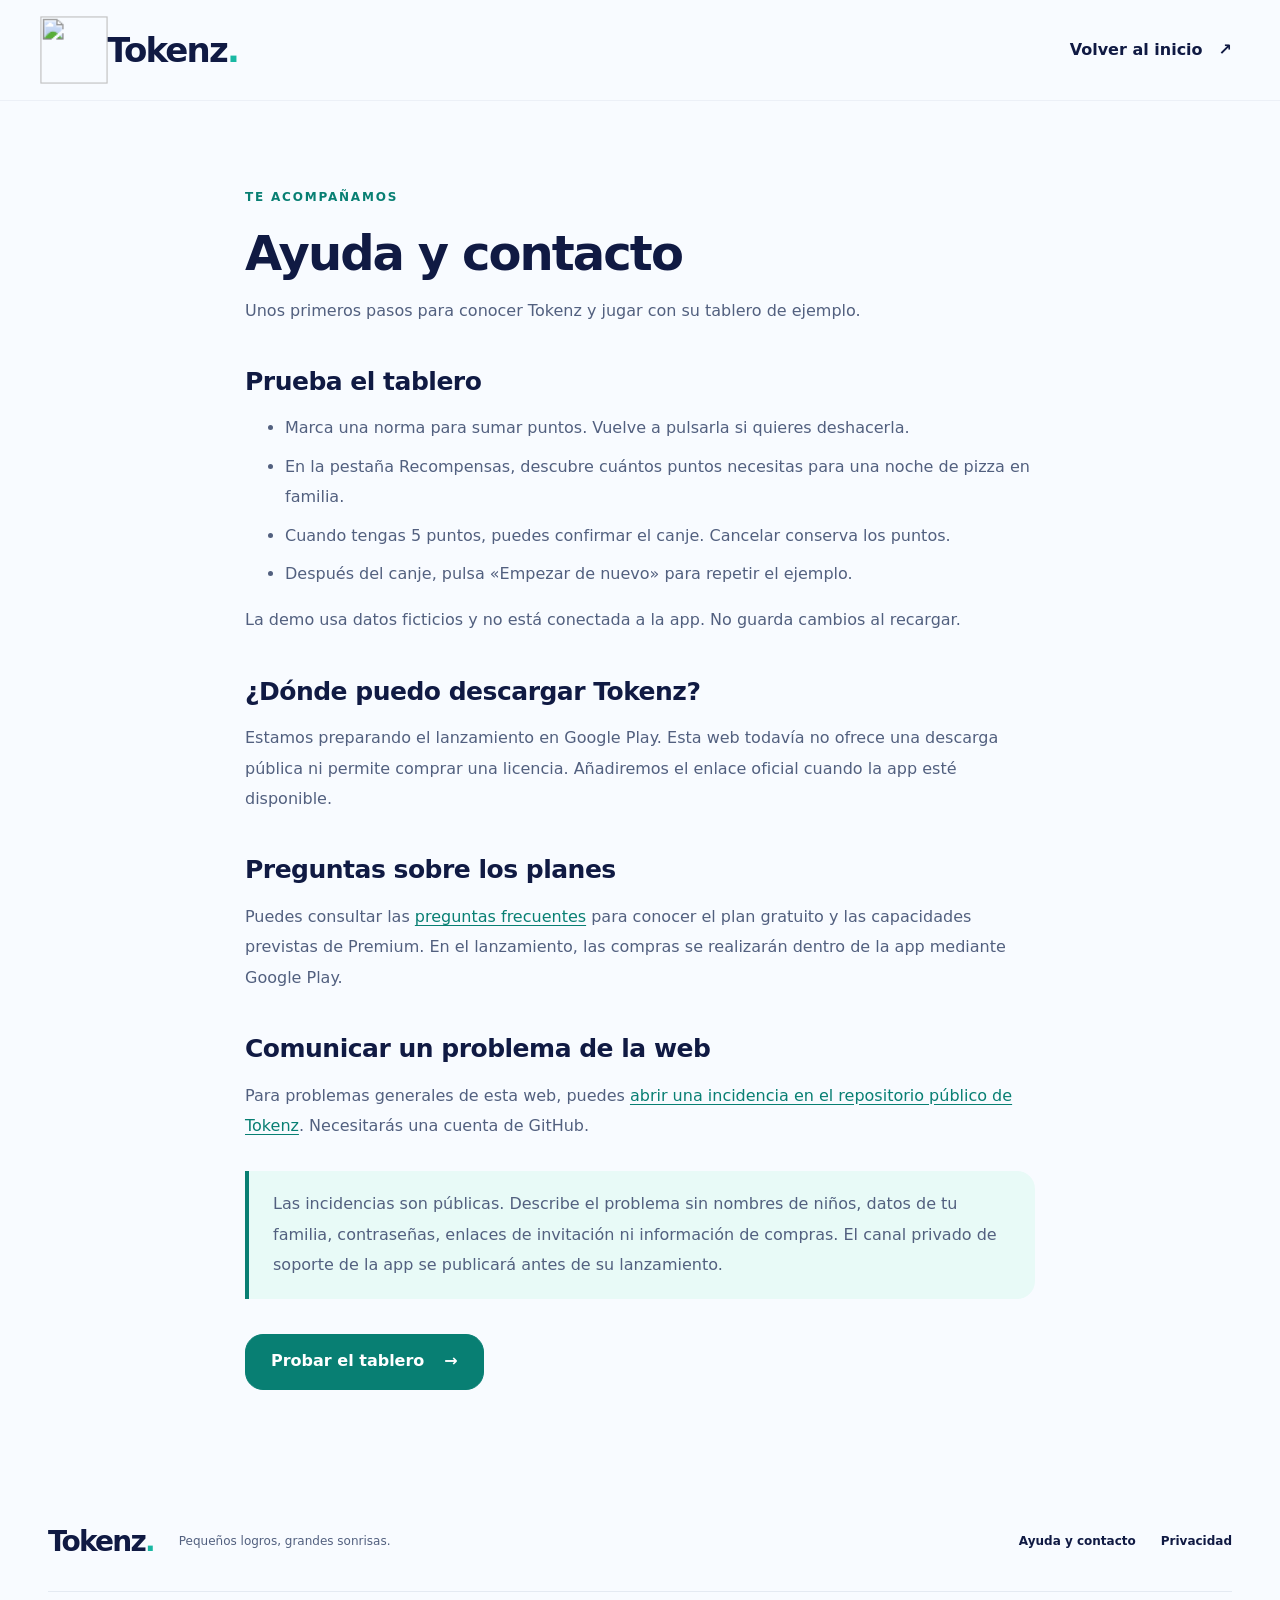
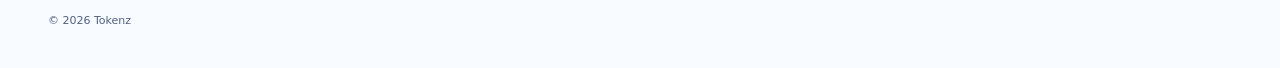
==== help/index.html @ 99689cdc "Add public help and website privacy information" ====
<!doctype html>
<html lang="es">
<head><meta charset="utf-8"><meta name="viewport" content="width=device-width, initial-scale=1"><meta name="description" content="Ayuda sobre Tokenz y su tablero de ejemplo. Información sobre el lanzamiento y contacto."><meta name="theme-color" content="#F8FBFF"><title>Ayuda y contacto · Tokenz</title><link rel="icon" href="../assets/star.png"><link rel="stylesheet" href="../styles.css"><link rel="canonical" href="https://carloscaceres86.github.io/help/"></head>
<body><a class="skip-link" href="#contenido">Saltar al contenido</a><header class="site-header"><div class="container header-inner"><a class="brand" href="../" aria-label="Tokenz, inicio"><img src="../assets/mascot.png" width="52" height="52" alt=""><span>Tokenz<span class="brand-dot">.</span></span></a><a class="text-action" href="../">Volver al inicio <span aria-hidden="true">↗</span></a></div></header>
<main id="contenido" class="container"><article class="document-main"><p class="eyebrow">TE ACOMPAÑAMOS</p><h1>Ayuda y contacto</h1><p class="document-lead">Unos primeros pasos para conocer Tokenz y jugar con su tablero de ejemplo.</p>
<h2>Prueba el tablero</h2><ul><li>Marca una norma para sumar puntos. Vuelve a pulsarla si quieres deshacerla.</li><li>En la pestaña Recompensas, descubre cuántos puntos necesitas para una noche de pizza en familia.</li><li>Cuando tengas 5 puntos, puedes confirmar el canje. Cancelar conserva los puntos.</li><li>Después del canje, pulsa «Empezar de nuevo» para repetir el ejemplo.</li></ul><p>La demo usa datos ficticios y no está conectada a la app. No guarda cambios al recargar.</p>
<h2>¿Dónde puedo descargar Tokenz?</h2><p>Estamos preparando el lanzamiento en Google Play. Esta web todavía no ofrece una descarga pública ni permite comprar una licencia. Añadiremos el enlace oficial cuando la app esté disponible.</p>
<h2>Preguntas sobre los planes</h2><p>Puedes consultar las <a href="../#preguntas">preguntas frecuentes</a> para conocer el plan gratuito y las capacidades previstas de Premium. En el lanzamiento, las compras se realizarán dentro de la app mediante Google Play.</p>
<h2>Comunicar un problema de la web</h2><p>Para problemas generales de esta web, puedes <a href="https://github.com/CarlosCaceres86/CarlosCaceres86.github.io/issues">abrir una incidencia en el repositorio público de Tokenz</a>. Necesitarás una cuenta de GitHub.</p><div class="document-notice"><p>Las incidencias son públicas. Describe el problema sin nombres de niños, datos de tu familia, contraseñas, enlaces de invitación ni información de compras. El canal privado de soporte de la app se publicará antes de su lanzamiento.</p></div>
<a class="action" href="../#demo">Probar el tablero <span aria-hidden="true">→</span></a></article></main><footer class="site-footer container"><a class="brand" href="../" aria-label="Tokenz, inicio"><span>Tokenz<span class="brand-dot">.</span></span></a><p>Pequeños logros, grandes sonrisas.</p><nav aria-label="Información"><a href="./" aria-current="page">Ayuda y contacto</a><a href="../privacy/">Privacidad</a></nav><small>© 2026 Tokenz</small></footer></body></html>
---- styles.css ----
@font-face {
  font-family:Nunito;
  src:url('assets/fonts/nunito-regular.ttf') format('truetype');
  font-weight:400;
  font-style:normal;
  font-display:swap
}

@font-face {
  font-family:Nunito;
  src:url('assets/fonts/nunito-bold.ttf') format('truetype');
  font-weight:700;
  font-style:normal;
  font-display:swap
}

@font-face {
  font-family:Nunito;
  src:url('assets/fonts/nunito-extrabold.ttf') format('truetype');
  font-weight:800;
  font-style:normal;
  font-display:swap
}

:root {
  --navy:#101a43;
  --secondary:#52607f;
  --teal:#19b8a3;
  --teal-dark:#087f73;
  --mint:#e8faf7;
  --lavender:#f1e9ff;
  --purple:#5425b7;
  --yellow:#ffc928;
  --background:#f8fbff;
  --border:#e4eaf2;
  --white:#fff;
  --peach:#fff2e9
}

* {
  box-sizing:border-box
}

html {
  scroll-behavior:smooth;
  scroll-padding-top:104px
}

body {
  margin:0;
  color:var(--navy);
  background:var(--background);
  font-family:Nunito,ui-rounded,system-ui,sans-serif;
  font-size:18px;
  line-height:1.65
}

button,a {
  -webkit-tap-highlight-color:transparent
}

button {
  font:inherit
}

button:disabled {
  cursor:default
}

a {
  color:inherit;
  text-decoration:none
}

a:hover {
  text-decoration:none
}

a:focus-visible,button:focus-visible,summary:focus-visible {
  outline:3px solid var(--purple);
  outline-offset:5px
}

img {
  display:block;
  max-width:100%;
  height:auto
}

h1,h2,h3,p {
  margin:0
}

h1,h2,h3 {
  font-weight:800;
  line-height:1.12;
  letter-spacing:-.04em
}

h1 {
  font-size:clamp(44px,5vw,72px)
}

h2 {
  font-size:clamp(34px,3.6vw,49px)
}

h3 {
  font-size:25px
}

p {
  color:var(--secondary)
}

[hidden] {
  display:none!important
}

.container {
  width:min(1184px,calc(100% - 64px));
  margin-inline:auto
}

.skip-link {
  position:fixed;
  z-index:20;
  top:8px;
  left:8px;
  padding:12px 20px;
  background:var(--white);
  transform:translateY(-180%);
  border:2px solid var(--purple);
  border-radius:12px
}

.skip-link:focus {
  transform:none
}

.eyebrow {
  font-size:12px;
  font-weight:800;
  letter-spacing:.16em;
  color:var(--teal-dark);
  line-height:1.5
}

.site-header {
  position:sticky;
  top:0;
  z-index:10;
  background:rgba(248,251,255,.96);
  border-bottom:1px solid rgba(228,234,242,.6)
}

.header-inner {
  min-height:100px;
  display:flex;
  align-items:center;
  justify-content:space-between;
  gap:24px
}

.brand {
  display:inline-flex;
  gap:7px;
  align-items:center;
  font-size:34px;
  font-weight:800;
  letter-spacing:-1.8px;
  line-height:1
}

.brand img {
  width:52px;
  height:52px;
  object-fit:contain;
  transform:scale(1.3)
}

.brand-dot {
  color:var(--teal)
}

.header-inner nav {
  display:flex;
  gap:36px;
  align-items:center;
  font-size:15px;
  font-weight:700
}

.header-inner nav a {
  display:inline-flex;
  align-items:center;
  min-height:48px;
  padding-block:13px
}

.header-inner nav a:hover,.site-footer a:hover {
  color:var(--teal-dark)
}

.action {
  display:inline-flex;
  align-items:center;
  justify-content:center;
  gap:20px;
  min-height:56px;
  padding:14px 25px;
  background:var(--teal-dark);
  color:var(--white);
  border:1px solid var(--teal-dark);
  border-radius:18px;
  font-weight:800;
  font-size:16px;
  line-height:1.4;
  cursor:pointer;
  transition:background .15s,transform .15s
}

.action:hover {
  background:#06695f;
  transform:translateY(-2px)
}

.action-small {
  min-height:48px;
  padding:12px 20px;
  font-size:14px;
  gap:24px
}

.text-action {
  display:inline-flex;
  gap:16px;
  align-items:center;
  min-height:48px;
  font-size:16px;
  font-weight:800;
  color:var(--navy)
}

.text-action:hover {
  color:var(--teal-dark)
}

.hero {
  display:grid;
  grid-template-columns:1.12fr 1fr;
  align-items:center;
  gap:24px;
  padding-top:76px;
  padding-bottom:80px;
  min-height:712px
}

.hero-copy {
  position:relative;
  z-index:1
}

.hero .eyebrow {
  display:flex;
  gap:10px;
  align-items:center;
  margin-bottom:25px
}

.little-star {
  color:#b88705;
  font-size:23px;
  line-height:1
}

.hero h1 {
  line-height:1.13;
  letter-spacing:-.055em
}

.underline-word {
  position:relative;
  color:var(--teal-dark);
  z-index:0;
  white-space:nowrap
}

.underline-word::after {
  content:'';
  position:absolute;
  bottom:5px;
  left:0;
  width:100%;
  height:15px;
  border-radius:45% 50%;
  background:#ffeaa4;
  z-index:-1;
  transform:rotate(-2deg)
}

.hero-description {
  font-size:18px;
  max-width:500px;
  margin-top:27px;
  line-height:1.75
}

.hero-actions {
  display:flex;
  align-items:center;
  gap:28px;
  flex-wrap:wrap;
  margin-top:30px
}

.availability {
  display:flex;
  align-items:center;
  gap:8px;
  font-size:12px;
  margin-top:21px;
  color:var(--secondary)
}

.availability>span {
  width:6px;
  height:6px;
  background:var(--teal-dark);
  border-radius:50%;
  flex:none
}

.hero-art {
  position:relative;
  min-height:566px;
  display:grid;
  place-items:center
}

.hero-backdrop {
  position:absolute;
  inset:0;
  overflow:clip;
}

.hero-blob {
  position:absolute;
  width:83%;
  height:80%;
  background:#eae8fd;
  border-radius:43% 53% 44% 49%;
  transform:rotate(-8deg);
  top:11%;
  left:9%
}

.phone-preview {
  width:310px;
  background:#fbfdff;
  border:8px solid var(--white);
  border-radius:39px;
  box-shadow:0 25px 50px #3033641a,0 0 0 1px #dce2f0;
  transform:rotate(6deg);
  position:relative;
  overflow:hidden;
  padding:15px 14px 0
}

.phone-top {
  display:flex;
  justify-content:space-between;
  font-weight:800;
  font-size:10px;
  margin:0 6px 20px
}

.preview-heading {
  display:flex;
  align-items:center;
  gap:10px
}

.preview-heading img {
  border-radius:50%
}

.preview-heading div {
  display:grid;
  gap:1px
}

.preview-heading small {
  font-size:10px;
  color:var(--secondary)
}

.preview-heading strong {
  font-size:19px;
  font-weight:800;
  line-height:1.25
}

.preview-menu {
  margin-left:auto;
  color:var(--teal-dark);
  font-size:17px
}

.preview-balance {
  background:var(--lavender);
  border-radius:21px;
  padding:15px 20px;
  display:flex;
  align-items:center;
  justify-content:space-between;
  margin-top:18px
}

.preview-balance>div {
  display:grid
}

.preview-balance span {
  font-size:11px;
  color:var(--purple)
}

.preview-balance strong {
  font-size:38px;
  line-height:1.2;
  color:var(--purple);
  letter-spacing:-2px
}

.preview-balance strong small {
  font-size:15px;
  letter-spacing:0
}

.preview-balance img {
  width:76px;
  transform:scale(1.3)
}

.preview-week {
  border:1px solid var(--border);
  border-radius:18px;
  background:var(--white);
  padding:13px 14px;
  margin-top:14px;
  font-size:10px
}

.preview-week>small {
  color:var(--secondary)
}

.week-days {
  display:flex;
  justify-content:space-between;
  margin-top:10px
}

.week-days span {
  display:grid;
  text-align:center;
  gap:5px;
  font-weight:700
}

.week-days b {
  color:#af7b00;
  font-size:17px
}

.week-days span:nth-child(n+5) b {
  color:#98a0b6
}

.preview-tabs {
  display:flex;
  gap:5px;
  font-size:11px;
  font-weight:800;
  margin-top:15px
}

.preview-tabs>span {
  padding:8px 12px;
  border-radius:12px 12px 0 0;
  background:var(--lavender);
  color:var(--secondary);
  flex:1;
  text-align:center
}

.preview-tabs>span:first-child {
  background:var(--mint);
  color:var(--teal-dark)
}

.preview-task {
  display:flex;
  align-items:center;
  gap:5px;
  padding:9px 8px;
  background:var(--white);
  border:1px solid var(--border);
  border-radius:16px;
  margin-top:10px
}

.preview-task img {
  width:53px;
  height:53px;
  flex:none
}

.preview-task>div {
  display:grid;
  gap:2px
}

.preview-task strong {
  font-size:11px;
  line-height:1.5
}

.preview-task small {
  font-size:9px;
  color:var(--secondary)
}

.preview-check {
  background:var(--teal-dark);
  color:#fff;
  width:23px;
  height:23px;
  border-radius:8px;
  text-align:center;
  font-size:14px;
  margin-left:auto;
  line-height:23px
}

.preview-points {
  font-size:12px;
  font-weight:800;
  background:var(--mint);
  color:var(--teal-dark);
  border-radius:9px;
  padding:5px 7px;
  margin-left:auto
}

.preview-clouds {
  display:flex;
  justify-content:space-around;
  font-size:21px;
  background:linear-gradient(transparent,#efedfd);
  margin:4px -14px 0;
  padding:10px 10px 11px
}

.preview-clouds span:first-child {
  color:#8cded6
}

.preview-clouds span:nth-child(2) {
  color:#bd92e8
}

.preview-clouds span:last-child {
  color:#d29b1a
}

.floating-note {
  position:absolute;
  display:flex;
  gap:11px;
  align-items:center;
  background:#fff;
  border-radius:19px;
  padding:14px 19px;
  box-shadow:0 10px 35px #31354d12;
  left:-8px;
  bottom:74px;
  transform:rotate(-6deg);
  font-size:12px
}

.floating-note>div {
  display:grid;
  gap:2px
}

.floating-note strong {
  font-weight:800;
  font-size:14px
}

.floating-note div>span {
  color:var(--secondary);
  font-size:10px
}

.note-icon {
  background:var(--mint);
  color:var(--teal-dark);
  font-weight:800;
  width:33px;
  height:33px;
  border-radius:50%;
  display:grid;
  place-items:center
}

.floating-star {
  position:absolute;
  right:-4px;
  top:17px;
  width:123px;
  transform:rotate(12deg)
}

.art-spark {
  position:absolute;
  z-index:1
}

.spark-one {
  left:9%;
  top:34px;
  color:#cb93b3;
  font-size:37px;
  transform:rotate(-15deg)
}

.spark-two {
  right:2%;
  bottom:83px;
  font-size:46px;
  color:#8461c9
}

.art-caption {
  position:absolute;
  bottom:-25px;
  font-size:11px;
  letter-spacing:.02em;
  color:var(--secondary)
}

.promise-strip {
  background:var(--white);
  border-block:1px solid var(--border)
}

.promise-strip>.container {
  display:flex;
  justify-content:center;
  gap:90px;
  padding-block:24px;
  font-size:14px;
  font-weight:700;
  color:var(--secondary)
}

.promise-strip span {
  display:flex;
  gap:10px;
  align-items:center
}

.promise-strip span>span {
  color:var(--teal-dark);
  font-size:21px
}

.section {
  padding-block:104px
}

.section-intro {
  text-align:center;
  max-width:680px;
  margin:0 auto
}

.section-intro .eyebrow {
  margin-bottom:18px
}

.section-intro>p:last-child:not(.eyebrow) {
  font-size:17px;
  margin:24px auto 0;
  max-width:570px
}

.steps-grid {
  display:grid;
  grid-template-columns:repeat(3,1fr);
  gap:24px;
  margin-top:51px
}

.step-card {
  position:relative;
  border-radius:30px;
  padding:30px 30px 35px
}

.step-mint {
  background:var(--mint)
}

.step-lavender {
  background:var(--lavender)
}

.step-peach {
  background:var(--peach)
}

.step-number {
  position:absolute;
  top:27px;
  left:29px;
  font-size:13px;
  font-weight:800;
  color:var(--secondary)
}

.step-card>img {
  margin:0 auto 13px;
  max-width:166px
}

.step-card h3 {
  font-size:23px;
  line-height:1.2;
  letter-spacing:-.025em
}

.step-card p {
  font-size:15px;
  line-height:1.8;
  margin-top:16px
}

.demo-section {
  background:#eaf8f5;
  padding-block:83px
}

.demo-layout {
  display:grid;
  grid-template-columns:1fr 1.05fr;
  gap:90px;
  align-items:center
}

.demo-copy h2 {
  font-size:54px;
  margin-top:20px
}

.demo-copy>p:not(.eyebrow) {
  max-width:390px;
  margin-top:24px;
  font-size:17px
}

.demo-copy .demo-instruction {
  color:var(--teal-dark);
  font-size:15px!important;
  font-weight:800;
  display:flex;
  gap:12px;
  align-items:center
}

.demo-instruction>span {
  font-size:31px;
  line-height:1
}

.demo-note {
  display:flex;
  gap:15px;
  margin-top:38px;
  max-width:370px
}

.demo-note>span {
  color:var(--teal-dark);
  font-size:21px
}

.demo-note p {
  font-size:12px;
  line-height:1.8
}

.demo-board {
  border:1px solid #d4e7e2;
  border-radius:30px;
  background:var(--white);
  padding:28px;
  box-shadow:0 15px 35px #16473c0b
}

.demo-heading {
  display:flex;
  align-items:center;
  justify-content:space-between;
  gap:12px
}

.demo-person {
  display:flex;
  align-items:center;
  gap:12px
}

.demo-person img {
  border-radius:50%
}

.demo-person small {
  font-size:11px;
  color:var(--secondary)
}

.demo-person h3 {
  font-size:24px;
  letter-spacing:-.03em
}

.points-badge {
  border:1px solid #d4c0f5;
  background:var(--lavender);
  color:var(--purple);
  border-radius:18px;
  padding:10px 19px;
  text-align:center;
  display:grid;
  min-width:98px
}

.points-badge small {
  font-size:10px
}

.points-badge strong {
  font-size:23px;
  line-height:1.3
}

.points-badge strong>span:last-child {
  font-size:12px
}

.demo-tabs {
  display:flex;
  gap:6px;
  margin-top:26px;
  border-bottom:1px solid var(--border)
}

.demo-tabs button {
  cursor:pointer;
  flex:1;
  background:#f4f6fa;
  border:1px solid transparent;
  border-bottom:0;
  border-radius:16px 16px 0 0;
  min-height:48px;
  color:var(--secondary);
  font-size:14px;
  font-weight:800;
  padding:12px
}

.demo-tabs button[aria-selected=true] {
  background:var(--mint);
  border-color:#80c9bd;
  color:var(--teal-dark)
}

[role=tabpanel] {
  margin-top:14px;
  min-height:270px
}

.norm-button {
  width:100%;
  display:flex;
  align-items:center;
  gap:7px;
  text-align:left;
  background:#fff;
  border:1px solid var(--border);
  border-radius:19px;
  padding:5px 9px;
  margin-top:10px;
  min-height:80px;
  cursor:pointer;
  transition:background .15s,border-color .15s
}

.norm-button:first-child {
  margin-top:0
}

.norm-button:hover {
  border-color:#84bfb5;
  background:#fcfefd
}

.norm-button[aria-pressed=true] {
  background:#f0fcf8;
  border-color:#8bcec3
}

.norm-button:disabled {
  opacity:.75
}

.norm-button img {
  width:66px;
  height:66px;
  flex:none
}

.norm-copy {
  display:grid;
  gap:4px
}

.norm-copy strong {
  font-size:14px;
  line-height:1.35;
  font-weight:800
}

.norm-copy small {
  font-size:11px;
  color:var(--secondary)
}

.norm-value {
  margin-left:auto;
  flex:none;
  background:var(--mint);
  border:1px solid #d2eee8;
  border-radius:12px;
  padding:6px 8px;
  font-size:12px;
  font-weight:800;
  color:var(--teal-dark)
}

.norm-button[aria-pressed=true] .norm-value {
  background:var(--teal-dark);
  color:#fff
}

.demo-bottom {
  padding-top:15px;
  text-align:center
}

.demo-bottom p {
  font-size:12px;
  min-height:20px
}

.reset-button {
  background:none;
  border:0;
  min-height:48px;
  padding:10px 5px;
  cursor:pointer;
  font-size:12px;
  font-weight:700;
  color:var(--teal-dark);
  text-decoration:underline;
  text-underline-offset:3px
}

.reset-button>span {
  display:inline-block;
  margin-left:5px;
  font-size:18px;
  vertical-align:middle
}

.reward-button {
  width:100%;
  min-height:230px;
  display:flex;
  flex-direction:column;
  align-items:center;
  gap:8px;
  border-radius:22px;
  background:#faf6ff;
  border:1px solid #e2d2f8;
  cursor:pointer;
  padding:18px
}

.reward-button>span {
  display:grid;
  gap:6px
}

.reward-button strong {
  font-size:16px;
  font-weight:800;
  color:var(--navy)
}

.reward-button small {
  color:var(--secondary);
  font-size:12px
}

.reward-button>b {
  font-size:12px;
  font-weight:800;
  color:var(--purple);
  padding:6px 13px;
  background:var(--lavender);
  border-radius:10px
}

.reward-button img {
  width:112px;
  height:112px
}

.noscript-note {
  font-size:12px
}

.family-section {
  display:grid;
  grid-template-columns:1fr 1.15fr;
  gap:98px;
  align-items:center;
  padding-bottom:115px
}

.family-art {
  background:#eaf5ff;
  border-radius:43% 47% 45% 50%;
  position:relative;
  max-width:420px;
  min-height:360px;
  display:grid;
  place-items:center
}

.family-art>img {
  width:350px;
  max-width:100%
}

.family-tag {
  position:absolute;
  bottom:16px;
  background:#fff;
  border:1px solid var(--border);
  box-shadow:0 8px 22px #101a4309;
  border-radius:14px;
  font-size:14px;
  font-weight:800;
  padding:11px 19px;
  transform:rotate(-5deg)
}

.family-section h2 {
  margin-top:18px
}

.family-section p:not(.eyebrow) {
  font-size:17px;
  margin-top:23px;
  max-width:490px
}

.family-section .small-copy {
  font-size:12px!important;
  line-height:1.8
}

.family-section .text-action {
  margin-top:12px
}

.faq-section {
  padding-bottom:100px
}

.faq-list {
  max-width:790px;
  margin:45px auto 0
}

.faq-list details {
  border-bottom:1px solid var(--border);
  padding-block:7px
}

.faq-list summary {
  list-style:none;
  cursor:pointer;
  font-size:18px;
  font-weight:800;
  display:flex;
  align-items:center;
  justify-content:space-between;
  gap:20px;
  min-height:68px;
  padding:10px 0
}

.faq-list summary::-webkit-details-marker {
  display:none
}

.faq-list summary>span {
  background:var(--mint);
  color:var(--teal-dark);
  border-radius:50%;
  width:30px;
  height:30px;
  line-height:30px;
  text-align:center;
  flex:none;
  font-size:23px;
  font-weight:400
}

.faq-list details[open] summary>span {
  transform:rotate(45deg)
}

.faq-list details>p {
  font-size:15px;
  line-height:1.85;
  padding:0 48px 22px 0
}

.faq-list details a {
  color:var(--teal-dark);
  text-decoration:underline
}

.closing-section {
  background:#eeeafa;
  padding:50px 0
}

.closing-inner {
  display:flex;
  align-items:center;
  justify-content:space-between;
  gap:50px;
  max-width:945px
}

.closing-inner h2 {
  margin-top:16px;
  font-size:44px
}

.closing-inner p:not(.eyebrow) {
  font-size:16px;
  margin-top:20px
}

.closing-inner .action {
  margin-top:25px
}

.closing-inner>img {
  width:265px
}

.site-footer {
  display:flex;
  flex-wrap:wrap;
  align-items:center;
  gap:25px;
  padding-block:38px
}

.site-footer .brand {
  font-size:28px
}

.site-footer>p {
  font-size:12px
}

.site-footer nav {
  margin-left:auto;
  display:flex;
  gap:25px;
  font-size:12px;
  font-weight:700
}

.site-footer nav a {
  display:inline-flex;
  align-items:center;
  min-height:48px;
}

.site-footer small {
  width:100%;
  font-size:11px;
  color:var(--secondary);
  border-top:1px solid var(--border);
  padding-top:20px
}

dialog {
  border:1px solid var(--border);
  border-radius:30px;
  padding:0;
  max-width:min(430px,calc(100% - 32px));
  width:100%;
  color:var(--navy);
  background:#fff;
  box-shadow:0 25px 90px #101a4333
}

dialog::backdrop {
  background:#101a438c
}

.dialog-content {
  padding:26px;
  text-align:center
}

.dialog-content>img {
  margin:0 auto
}

.dialog-content h2 {
  font-size:28px;
  line-height:1.2;
  margin-top:9px
}

.dialog-content p {
  font-size:15px;
  margin-top:18px
}

.dialog-actions {
  display:grid;
  gap:10px;
  margin-top:24px
}

.secondary-action {
  min-height:50px;
  border:1px solid #ccd9df;
  border-radius:18px;
  background:#fff;
  color:var(--teal-dark);
  font-weight:800;
  font-size:15px;
  cursor:pointer
}

.secondary-action:hover {
  background:var(--mint)
}

.document-main {
  max-width:790px;
  margin:0 auto;
  padding:70px 0 90px
}

.document-main h1 {
  font-size:48px;
  margin-top:18px
}

.document-lead {
  font-size:18px;
  margin-top:24px
}

.document-main h2 {
  font-size:25px;
  margin-top:40px;
  letter-spacing:-.02em;
  line-height:1.3
}

.document-main p,.document-main ul {
  font-size:16px;
  line-height:1.9;
  margin-top:15px;
  color:var(--secondary)
}

.document-main li {
  margin-top:8px
}

.document-main a:not(.action) {
  color:var(--teal-dark);
  text-decoration:underline;
  text-underline-offset:3px
}

.document-notice {
  border-left:4px solid var(--teal-dark);
  background:var(--mint);
  border-radius:0 18px 18px 0;
  padding:18px 24px;
  margin-top:30px
}

.document-notice p {
  margin-top:0
}

.document-main .action {
  margin-top:35px
}

.document-main .eyebrow {
  font-size:12px;
  letter-spacing:.15em;
  color:var(--teal-dark)
}

@media(min-width:1450px) {
  .hero {
    padding-top:88px;
    padding-bottom:90px
  }
  .hero-art {
    min-height:590px
  }
  .phone-preview {
    width:327px
  }
  .preview-task strong {
    font-size:12px
  }
}

@media(max-width:1050px) {
  .header-inner nav {
    gap:23px
  }
  .hero {
    gap:25px
  }
  .hero-description {
    font-size:17px
  }
  .desktop-break {
    display:none
  }
  .hero-actions {
    gap:17px
  }
  .hero-art {
    min-height:525px
  }
  .phone-preview {
    width:282px
  }
  .floating-note {
    left:-15px;
    bottom:48px;
    padding:12px 14px
  }
  .floating-star {
    right:-5px;
    width:95px
  }
  .preview-task img {
    width:43px;
    height:43px
  }
  .preview-task strong {
    font-size:10px
  }
  .preview-task small {
    font-size:8px
  }
  .spark-one {
    left:0
  }
  .demo-layout {
    gap:45px
  }
  .steps-grid {
    gap:17px
  }
  .step-card {
    padding:27px 23px
  }
  .step-card h3 {
    font-size:21px
  }
  .family-section {
    gap:50px
  }
}

@media(max-width:800px) {
  .container {
    width:calc(100% - 40px)
  }
  .header-inner {
    min-height:86px;
    gap:15px
  }
  .brand {
    font-size:29px
  }
  .brand img {
    width:43px;
    height:43px
  }
  .header-inner nav {
    gap:16px;
    font-size:13px
  }
  .header-inner .action-small {
    padding:10px 16px;
    gap:12px;
    font-size:13px
  }
  .hero {
    padding-top:58px;
    padding-bottom:58px;
    grid-template-columns:1.05fr 1fr;
    gap:14px
  }
  .hero h1 {
    font-size:44px
  }
  .hero .eyebrow {
    font-size:10px
  }
  .hero-description {
    font-size:15px
  }
  .hero-actions {
    flex-direction:column;
    align-items:flex-start;
    gap:9px
  }
  .hero-actions .action {
    font-size:14px;
    padding:14px 17px;
    gap:13px
  }
  .hero-art {
    min-height:495px
  }
  .phone-preview {
    width:252px;
    padding:14px 11px 0;
    border-width:6px
  }
  .preview-balance {
    padding:13px 14px
  }
  .preview-balance strong {
    font-size:32px
  }
  .preview-balance img {
    width:61px
  }
  .preview-task {
    padding:6px 4px
  }
  .preview-task strong {
    font-size:9px
  }
  .preview-task small {
    font-size:8px
  }
  .preview-task img {
    width:40px;
    height:40px
  }
  .preview-tabs {
    font-size:9px
  }
  .preview-tabs>span {
    padding:8px
  }
  .floating-note {
    font-size:10px;
    left:-9px;
    bottom:40px;
    gap:8px;
    padding:11px
  }
  .floating-note strong {
    font-size:12px
  }
  .floating-note div>span {
    font-size:9px
  }
  .note-icon {
    width:27px;
    height:27px
  }
  .floating-star {
    top:18px;
    width:85px
  }
  .art-caption {
    font-size:9px
  }
  .availability {
    font-size:10px;
    max-width:280px
  }
  .promise-strip>.container {
    gap:32px;
    font-size:12px;
    padding-block:20px
  }
  .section {
    padding-block:76px
  }
  .steps-grid {
    gap:12px
  }
  .step-card {
    padding:25px 18px 28px
  }
  .step-card h3 {
    font-size:20px
  }
  .step-card p {
    font-size:13px
  }
  .step-card>img {
    width:140px
  }
  .step-number {
    left:20px
  }
  .demo-layout {
    gap:30px;
    grid-template-columns:.85fr 1.15fr
  }
  .demo-board {
    padding:20px
  }
  .demo-copy h2 {
    font-size:45px
  }
  .demo-copy>p:not(.eyebrow) {
    font-size:15px
  }
  .norm-copy strong {
    font-size:12px
  }
  .norm-button img {
    width:52px;
    height:52px
  }
  .norm-button {
    min-height:80px;
    gap:4px
  }
  .norm-value {
    font-size:10px;
    padding:5px
  }
  .demo-person img {
    width:43px;
    height:43px
  }
  .demo-person {
    gap:8px
  }
  .demo-person small {
    font-size:9px
  }
  .points-badge {
    padding:9px 13px;
    min-width:82px
  }
  .family-section {
    gap:35px
  }
  .family-art {
    min-height:280px
  }
  .family-tag {
    font-size:12px;
    bottom:8px;
    padding:10px 16px
  }
  .family-section p:not(.eyebrow) {
    font-size:15px
  }
  .closing-inner h2 {
    font-size:36px
  }
  .closing-inner>img {
    width:210px
  }
  .site-footer {
    gap:18px
  }
  .site-footer nav {
    gap:17px
  }
}

@media(max-width:640px) {
  html {
    scroll-padding-top:150px
  }
  .header-inner {
    flex-wrap:wrap;
    min-height:116px;
    padding-block:14px;
    gap:9px
  }
  .header-inner .brand {
    order:0
  }
  .header-inner>.action {
    order:1;
    margin-left:auto;
    min-height:48px
  }
  .header-inner nav {
    order:2;
    width:100%;
    justify-content:space-between;
    gap:15px
  }
  .header-inner nav a {
    padding-block:3px;
    min-height:48px
  }
  .hero {
    display:flex;
    flex-direction:column;
    gap:10px;
    padding-top:40px;
    padding-bottom:42px;
    min-height:auto
  }
  .hero-copy {
    width:100%;
    text-align:center
  }
  .hero .eyebrow {
    justify-content:center;
    margin-bottom:20px;
    font-size:10px
  }
  .hero h1 {
    font-size:clamp(40px,9vw,55px);
    letter-spacing:-.055em
  }
  .hero-description {
    font-size:16px;
    max-width:440px;
    margin:21px auto 0
  }
  .hero-actions {
    flex-direction:row;
    align-items:center;
    justify-content:center;
    margin-top:25px;
    gap:10px 21px
  }
  .hero-actions .action {
    font-size:14px
  }
  .hero-actions .text-action {
    font-size:13px
  }
  .availability {
    justify-content:center;
    max-width:none;
    font-size:10px;
    margin-top:15px
  }
  .hero-art {
    width:min(375px,100%);
    min-height:505px;
    margin-top:17px
  }
  .hero-blob {
    height:80%;
    top:11%;
    width:83%
  }
  .phone-preview {
    width:269px;
    border-width:7px;
    transform:rotate(5deg)
  }
  .preview-task img {
    width:46px;
    height:46px
  }
  .preview-task strong {
    font-size:10px
  }
  .preview-task small {
    font-size:9px
  }
  .preview-tabs {
    font-size:10px
  }
  .floating-star {
    right:0;
    top:16px;
    width:101px
  }
  .floating-note {
    left:-2px;
    bottom:50px;
    padding:13px 16px;
    gap:10px
  }
  .floating-note strong {
    font-size:13px
  }
  .floating-note div>span {
    font-size:10px
  }
  .note-icon {
    width:31px;
    height:31px
  }
  .art-caption {
    font-size:10px;
    bottom:-16px
  }
  .spark-one {
    font-size:30px;
    top:23px;
    left:0
  }
  .spark-two {
    right:2px;
    bottom:105px;
    font-size:39px
  }
  .promise-strip>.container {
    justify-content:space-between;
    gap:7px;
    padding-block:17px;
    font-size:10px
  }
  .promise-strip span {
    gap:5px
  }
  .promise-strip span>span {
    font-size:17px
  }
  .section {
    padding-block:65px
  }
  .section-intro h2 {
    font-size:32px
  }
  .section-intro>p:last-child:not(.eyebrow) {
    font-size:15px;
    margin-top:20px
  }
  .eyebrow {
    font-size:10px;
    letter-spacing:.12em
  }
  .steps-grid {
    grid-template-columns:1fr;
    gap:16px;
    margin-top:31px
  }
  .step-card {
    padding:26px 25px 28px;
    display:grid;
    grid-template-columns:106px 1fr;
    column-gap:20px;
    align-items:center
  }
  .step-card>img {
    grid-column:1;
    grid-row:1 / span 2;
    width:106px;
    margin:0
  }
  .step-card h3 {
    grid-column:2;
    font-size:20px;
    align-self:end;
    letter-spacing:-.025em
  }
  .step-card p {
    grid-column:2;
    font-size:13px;
    margin-top:9px;
    line-height:1.75;
    align-self:start
  }
  .step-number {
    top:12px;
    left:20px;
    font-size:10px
  }
  .demo-section {
    padding-block:58px
  }
  .demo-layout {
    grid-template-columns:1fr;
    gap:30px
  }
  .demo-copy h2 {
    font-size:42px;
    margin-top:16px
  }
  .demo-copy h2 br {
    display:none
  }
  .demo-copy>p:not(.eyebrow) {
    font-size:16px;
    max-width:none;
    margin-top:18px
  }
  .demo-instruction {
    margin-top:13px!important
  }
  .demo-note {
    max-width:none;
    margin-top:18px;
    gap:12px
  }
  .demo-note p {
    font-size:11px
  }
  .demo-board {
    padding:23px 18px 15px;
    border-radius:24px
  }
  .demo-person img {
    width:49px;
    height:49px
  }
  .demo-person small {
    font-size:10px
  }
  .points-badge {
    padding:9px 17px;
    min-width:93px
  }
  .norm-copy strong {
    font-size:13px
  }
  .norm-button img {
    width:61px;
    height:61px
  }
  .norm-button {
    gap:5px
  }
  .norm-value {
    font-size:11px;
    padding:6px
  }
  .demo-tabs {
    margin-top:21px
  }
  .demo-tabs button {
    font-size:13px
  }
  [role=tabpanel] {
    min-height:270px
  }
  .family-section {
    display:flex;
    flex-direction:column-reverse;
    gap:35px;
    padding-bottom:64px
  }
  .family-section>div:last-child {
    width:100%
  }
  .family-section h2 {
    font-size:34px
  }
  .family-section p:not(.eyebrow) {
    font-size:16px
  }
  .family-art {
    width:100%;
    max-width:340px;
    min-height:300px
  }
  .family-art>img {
    width:305px
  }
  .family-tag {
    font-size:12px
  }
  .faq-section {
    padding-bottom:60px
  }
  .faq-list {
    margin-top:29px
  }
  .faq-list summary {
    font-size:15px;
    min-height:65px;
    gap:16px
  }
  .faq-list details>p {
    font-size:14px;
    padding:0 10px 21px 0
  }
  .closing-section {
    padding-block:48px
  }
  .closing-inner {
    flex-direction:column;
    gap:18px;
    text-align:center
  }
  .closing-inner h2 {
    font-size:36px
  }
  .closing-inner p:not(.eyebrow) {
    font-size:14px
  }
  .closing-inner .action {
    font-size:14px;
    padding:14px 18px;
    gap:15px
  }
  .closing-inner>img {
    width:200px
  }
  .site-footer {
    padding-block:31px;
    gap:14px
  }
  .site-footer>p {
    font-size:11px
  }
  .site-footer nav {
    width:100%;
    margin-left:0;
    gap:25px;
    padding-top:8px
  }
  .site-footer small {
    font-size:10px;
    margin-top:4px
  }
  .document-main {
    padding:45px 0 65px
  }
  .document-main h1 {
    font-size:38px
  }
  .document-main p,.document-main ul {
    font-size:15px
  }
  .document-notice {
    padding:17px 20px
  }
}

@media(max-width:360px) {
  .container {
    width:calc(100% - 32px)
  }
  .hero h1 {
    font-size:37px
  }
  .hero-art {
    width:100%;
    min-height:489px
  }
  .phone-preview {
    width:242px
  }
  .floating-star {
    width:82px;
    right:-3px
  }
  .floating-note {
    left:-3px;
    padding:11px
  }
  .floating-note div>span {
    font-size:9px
  }
  .art-caption {
    font-size:9px
  }
  .step-card {
    padding:24px 18px;
    grid-template-columns:82px 1fr;
    gap:12px
  }
  .step-card>img {
    width:82px
  }
  .step-card h3 {
    font-size:18px
  }
  .step-card p {
    font-size:12px
  }
  .norm-button img {
    width:50px;
    height:50px
  }
  .norm-copy strong {
    font-size:11px
  }
  .norm-value {
    font-size:10px;
    padding:6px 5px
  }
  .demo-board {
    padding:20px 13px 13px
  }
  .demo-person img {
    width:42px;
    height:42px
  }
  .demo-person h3 {
    font-size:22px
  }
  .points-badge {
    min-width:79px;
    padding:8px 12px
  }
  .promise-strip>.container {
    font-size:9px;
    gap:3px
  }
  .promise-strip span {
    gap:4px
  }
  .hero-actions .text-action {
    font-size:12px
  }
}

@media(prefers-reduced-motion:reduce) {
  html {
    scroll-behavior:auto
  }
  *,*::before,*::after {
    transition:none!important;
    animation:none!important
  }
  .action:hover {
    transform:none
  }
}
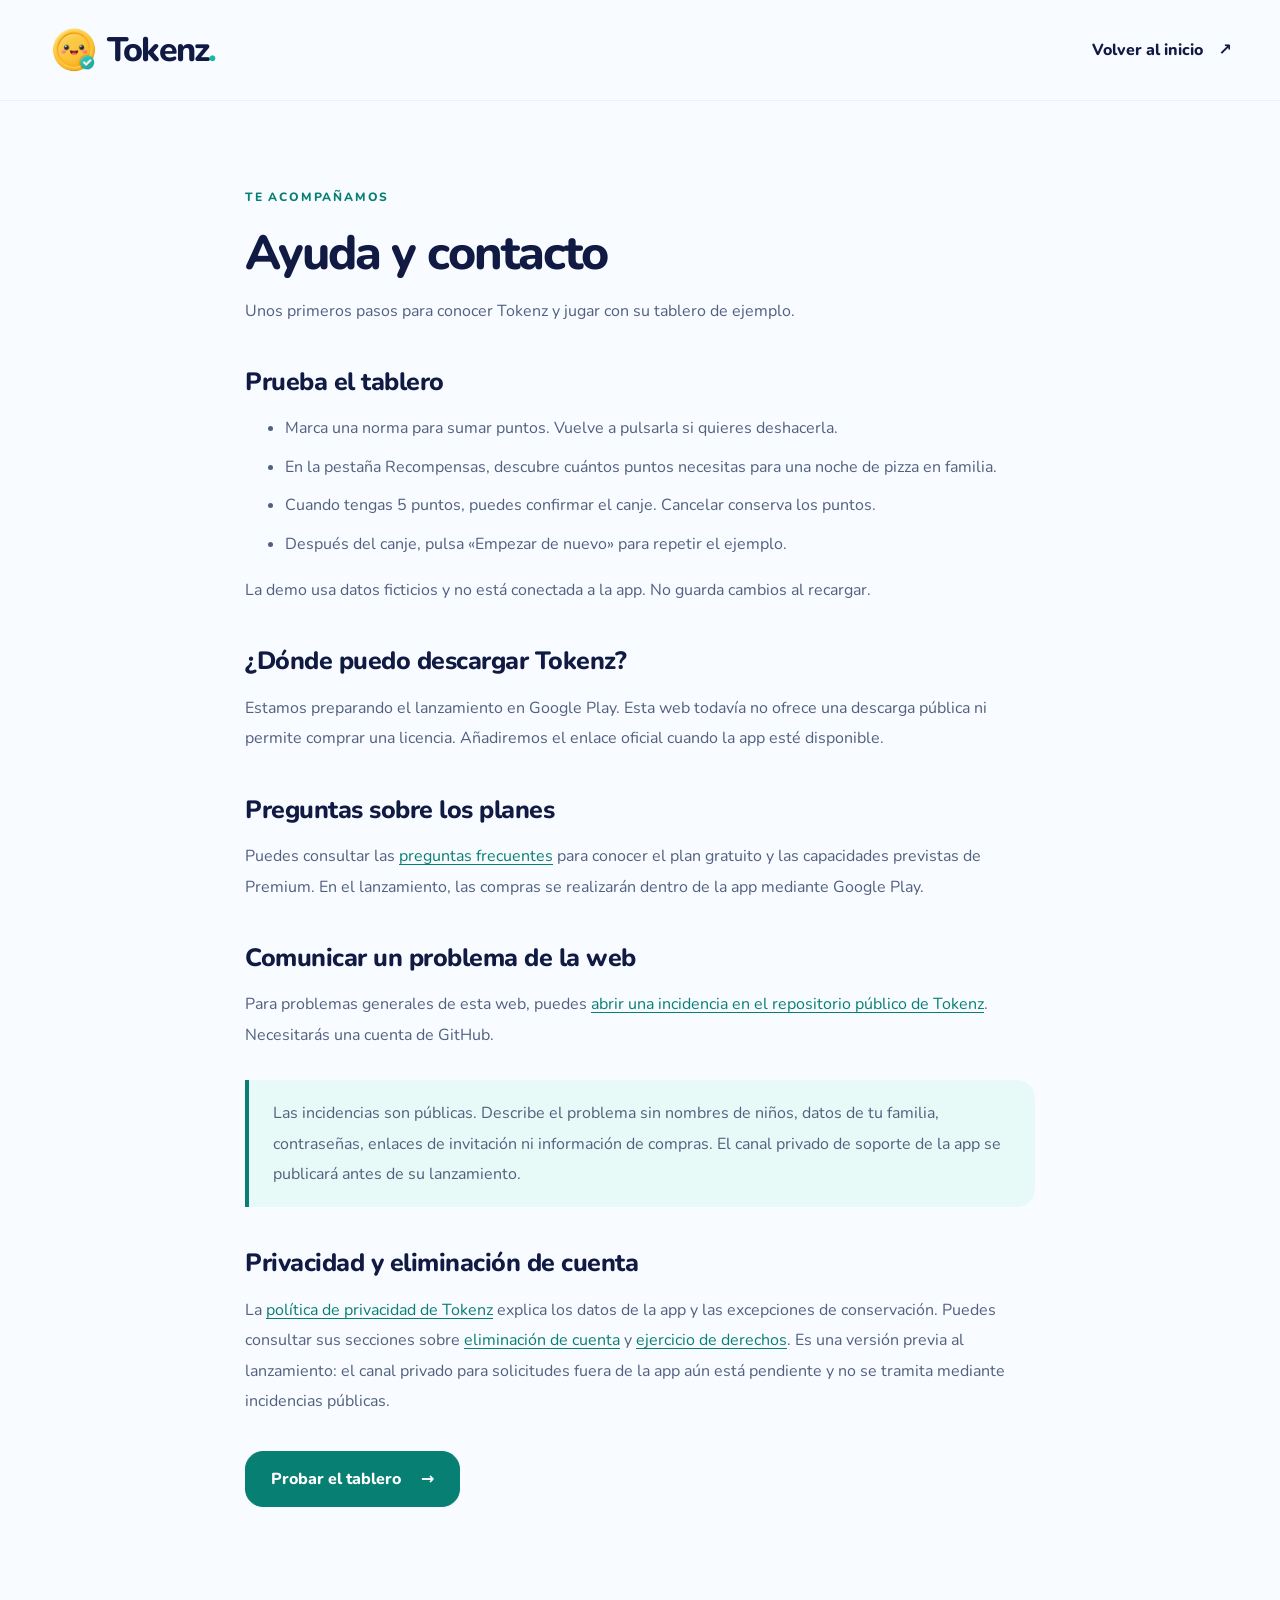
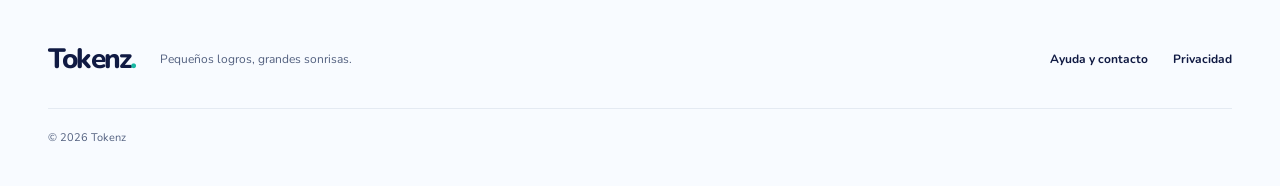
==== commit dcc4f8d7: "Publish factual prelaunch app privacy policy and navigation" ====
--- a/help/index.html
+++ b/help/index.html
@@ -7,4 +7,5 @@
 <h2>¿Dónde puedo descargar Tokenz?</h2><p>Estamos preparando el lanzamiento en Google Play. Esta web todavía no ofrece una descarga pública ni permite comprar una licencia. Añadiremos el enlace oficial cuando la app esté disponible.</p>
 <h2>Preguntas sobre los planes</h2><p>Puedes consultar las <a href="../#preguntas">preguntas frecuentes</a> para conocer el plan gratuito y las capacidades previstas de Premium. En el lanzamiento, las compras se realizarán dentro de la app mediante Google Play.</p>
 <h2>Comunicar un problema de la web</h2><p>Para problemas generales de esta web, puedes <a href="https://github.com/CarlosCaceres86/CarlosCaceres86.github.io/issues">abrir una incidencia en el repositorio público de Tokenz</a>. Necesitarás una cuenta de GitHub.</p><div class="document-notice"><p>Las incidencias son públicas. Describe el problema sin nombres de niños, datos de tu familia, contraseñas, enlaces de invitación ni información de compras. El canal privado de soporte de la app se publicará antes de su lanzamiento.</p></div>
+<h2>Privacidad y eliminación de cuenta</h2><p>La <a href="../privacy/app/">política de privacidad de Tokenz</a> explica los datos de la app y las excepciones de conservación. Puedes consultar sus secciones sobre <a href="../privacy/app/#eliminar-cuenta">eliminación de cuenta</a> y <a href="../privacy/app/#derechos">ejercicio de derechos</a>. Es una versión previa al lanzamiento: el canal privado para solicitudes fuera de la app aún está pendiente y no se tramita mediante incidencias públicas.</p>
 <a class="action" href="../#demo">Probar el tablero <span aria-hidden="true">→</span></a></article></main><footer class="site-footer container"><a class="brand" href="../" aria-label="Tokenz, inicio"><span>Tokenz<span class="brand-dot">.</span></span></a><p>Pequeños logros, grandes sonrisas.</p><nav aria-label="Información"><a href="./" aria-current="page">Ayuda y contacto</a><a href="../privacy/">Privacidad</a></nav><small>© 2026 Tokenz</small></footer></body></html>
--- a/styles.css
+++ b/styles.css
@@ -1209,6 +1209,7 @@
 .site-footer nav {
   margin-left:auto;
   display:flex;
+  flex-wrap:wrap;
   gap:25px;
   font-size:12px;
   font-weight:700
@@ -1346,6 +1347,63 @@
   color:var(--teal-dark)
 }
 
+.policy-document h3 {
+  font-size:20px;
+  line-height:1.4;
+  letter-spacing:-.015em;
+  margin-top:25px;
+}
+
+.policy-document .policy-version {
+  font-size:12px;
+}
+
+.policy-document .document-notice h2 {
+  font-size:20px;
+  margin:0 0 12px;
+}
+
+.policy-summary {
+  background:var(--white);
+  border:1px solid var(--border);
+  border-radius:24px;
+  padding:25px;
+  margin-top:30px;
+}
+
+.policy-summary h2 {
+  font-size:23px;
+  margin:0;
+}
+
+.policy-summary ul {
+  padding-left:22px;
+  margin-bottom:0;
+}
+
+.policy-index {
+  display:flex;
+  flex-wrap:wrap;
+  gap:8px;
+  margin-top:24px;
+}
+
+.policy-index a {
+  display:inline-flex;
+  align-items:center;
+  min-height:48px;
+  border:1px solid #d2eee8;
+  border-radius:14px;
+  background:var(--mint);
+  padding:10px 14px;
+  font-size:13px;
+  font-weight:700;
+}
+
+.policy-document section {
+  scroll-margin-top:18px;
+}
+
 @media(min-width:1450px) {
   .hero {
     padding-top:88px;
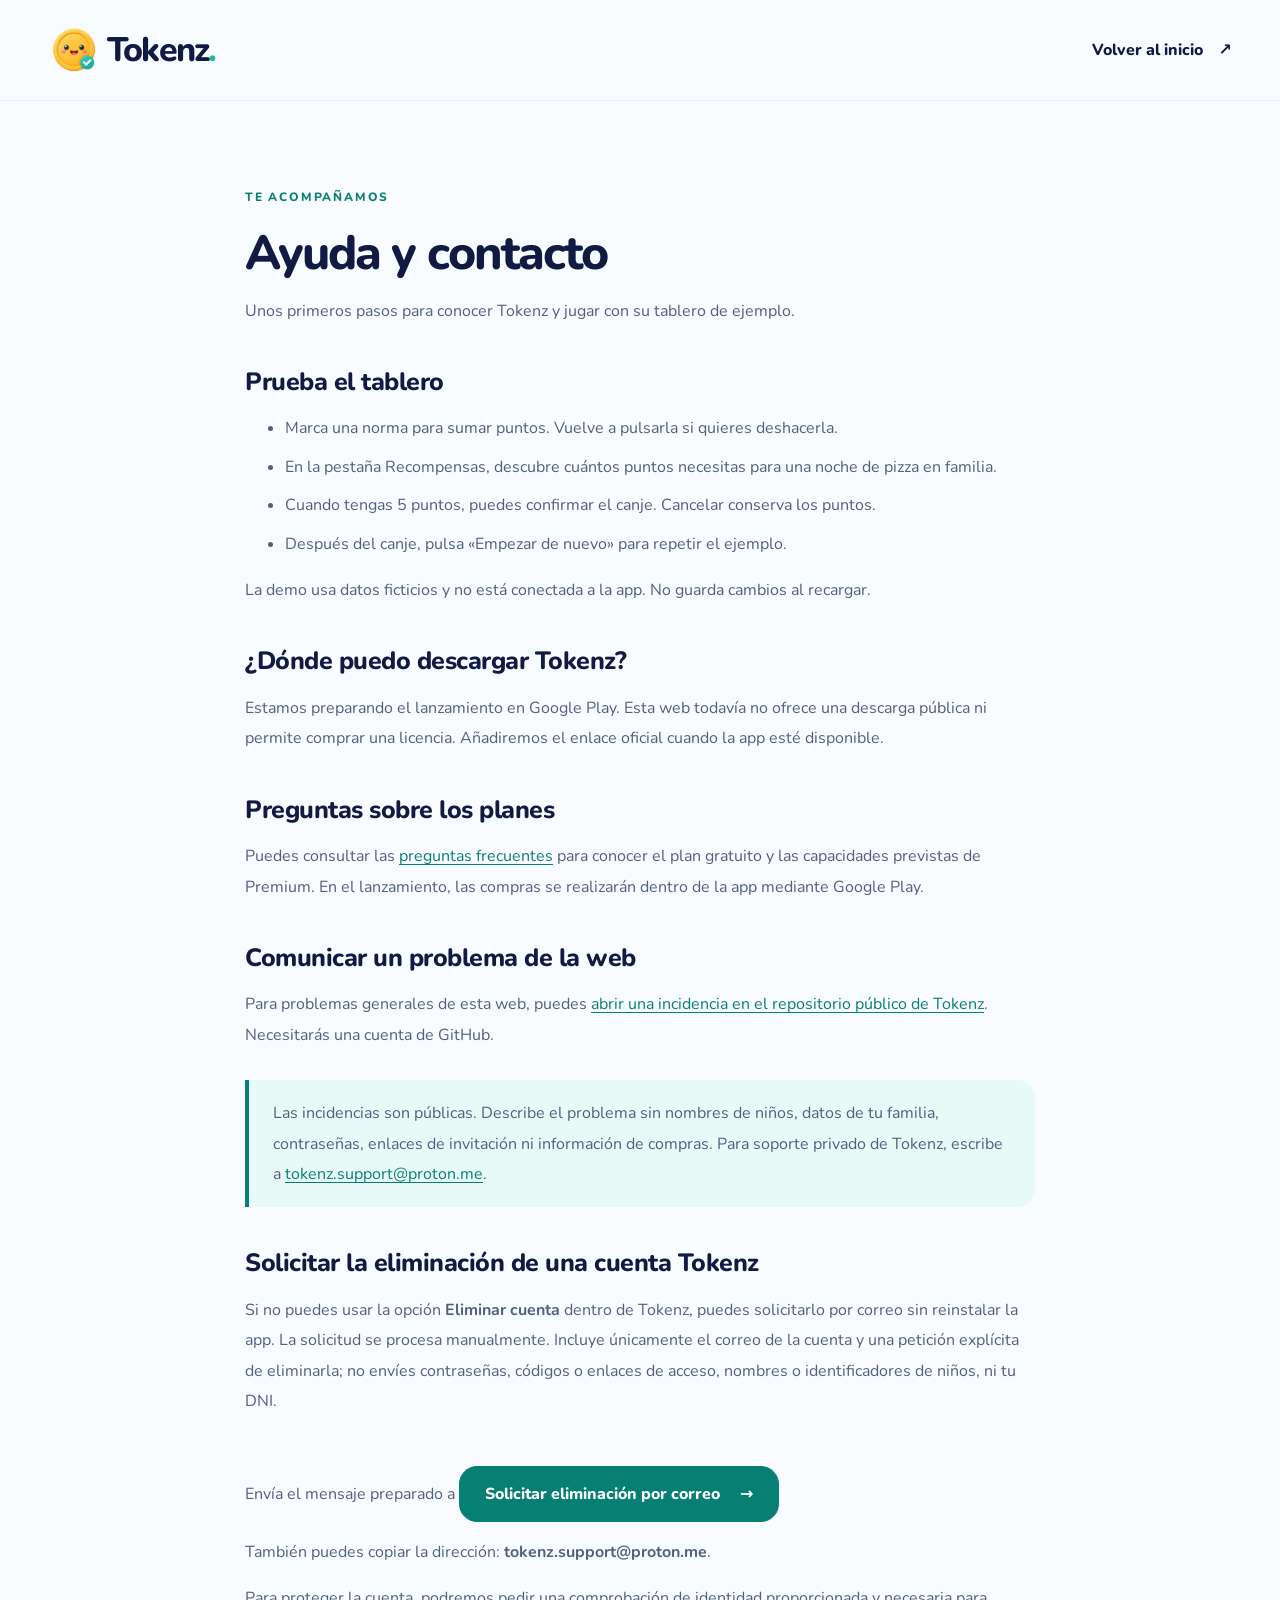
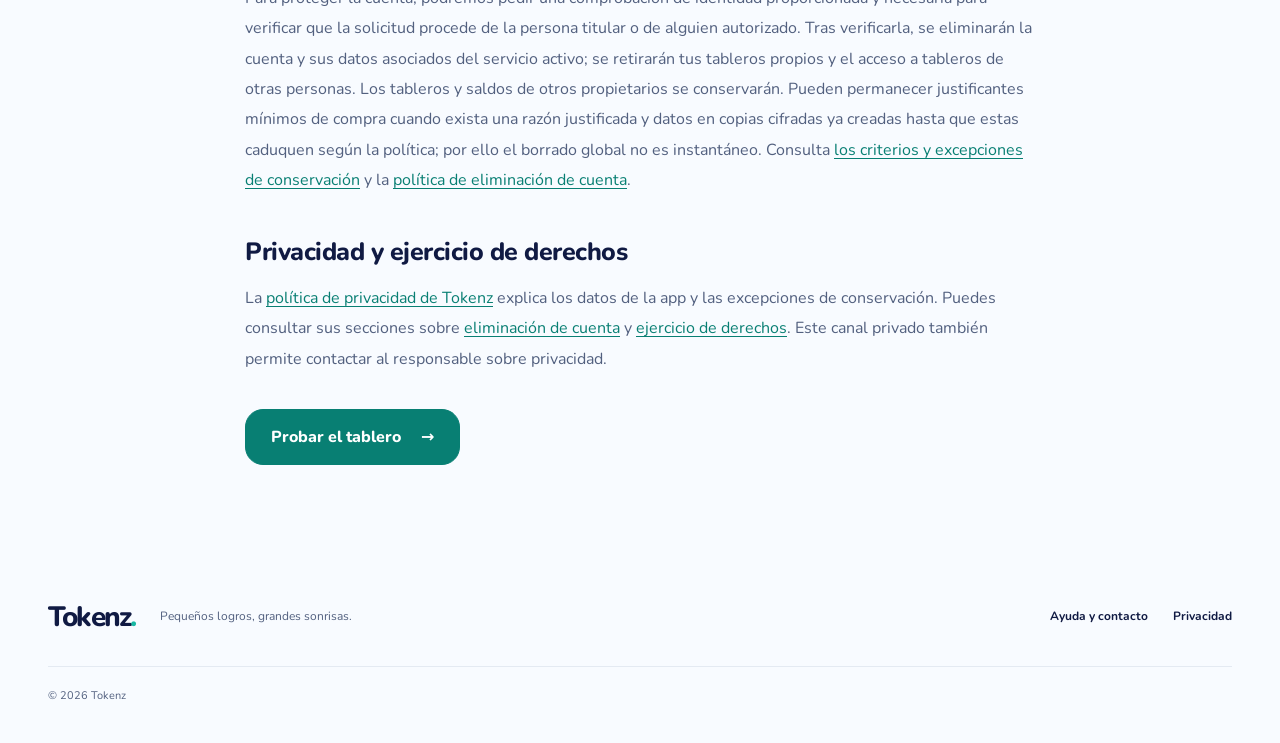
==== commit ffc86716: "Publish Tokenz privacy contact and deletion path" ====
--- a/help/index.html
+++ b/help/index.html
@@ -6,6 +6,7 @@
 <h2>Prueba el tablero</h2><ul><li>Marca una norma para sumar puntos. Vuelve a pulsarla si quieres deshacerla.</li><li>En la pestaña Recompensas, descubre cuántos puntos necesitas para una noche de pizza en familia.</li><li>Cuando tengas 5 puntos, puedes confirmar el canje. Cancelar conserva los puntos.</li><li>Después del canje, pulsa «Empezar de nuevo» para repetir el ejemplo.</li></ul><p>La demo usa datos ficticios y no está conectada a la app. No guarda cambios al recargar.</p>
 <h2>¿Dónde puedo descargar Tokenz?</h2><p>Estamos preparando el lanzamiento en Google Play. Esta web todavía no ofrece una descarga pública ni permite comprar una licencia. Añadiremos el enlace oficial cuando la app esté disponible.</p>
 <h2>Preguntas sobre los planes</h2><p>Puedes consultar las <a href="../#preguntas">preguntas frecuentes</a> para conocer el plan gratuito y las capacidades previstas de Premium. En el lanzamiento, las compras se realizarán dentro de la app mediante Google Play.</p>
-<h2>Comunicar un problema de la web</h2><p>Para problemas generales de esta web, puedes <a href="https://github.com/CarlosCaceres86/CarlosCaceres86.github.io/issues">abrir una incidencia en el repositorio público de Tokenz</a>. Necesitarás una cuenta de GitHub.</p><div class="document-notice"><p>Las incidencias son públicas. Describe el problema sin nombres de niños, datos de tu familia, contraseñas, enlaces de invitación ni información de compras. El canal privado de soporte de la app se publicará antes de su lanzamiento.</p></div>
-<h2>Privacidad y eliminación de cuenta</h2><p>La <a href="../privacy/app/">política de privacidad de Tokenz</a> explica los datos de la app y las excepciones de conservación. Puedes consultar sus secciones sobre <a href="../privacy/app/#eliminar-cuenta">eliminación de cuenta</a> y <a href="../privacy/app/#derechos">ejercicio de derechos</a>. Es una versión previa al lanzamiento: el canal privado para solicitudes fuera de la app aún está pendiente y no se tramita mediante incidencias públicas.</p>
+<h2>Comunicar un problema de la web</h2><p>Para problemas generales de esta web, puedes <a href="https://github.com/CarlosCaceres86/CarlosCaceres86.github.io/issues">abrir una incidencia en el repositorio público de Tokenz</a>. Necesitarás una cuenta de GitHub.</p><div class="document-notice"><p>Las incidencias son públicas. Describe el problema sin nombres de niños, datos de tu familia, contraseñas, enlaces de invitación ni información de compras. Para soporte privado de Tokenz, escribe a <a href="mailto:tokenz.support@proton.me">tokenz.support@proton.me</a>.</p></div>
+<section id="eliminar-cuenta" aria-labelledby="eliminar-cuenta-titulo"><h2 id="eliminar-cuenta-titulo">Solicitar la eliminación de una cuenta Tokenz</h2><p>Si no puedes usar la opción <strong>Eliminar cuenta</strong> dentro de Tokenz, puedes solicitarlo por correo sin reinstalar la app. La solicitud se procesa manualmente. Incluye únicamente el correo de la cuenta y una petición explícita de eliminarla; no envíes contraseñas, códigos o enlaces de acceso, nombres o identificadores de niños, ni tu DNI.</p><p>Envía el mensaje preparado a <a class="action" href="mailto:tokenz.support@proton.me?subject=Solicitud%20de%20eliminaci%C3%B3n%20de%20cuenta%20Tokenz">Solicitar eliminación por correo <span aria-hidden="true">→</span></a></p><p>También puedes copiar la dirección: <strong>tokenz.support@proton.me</strong>.</p><p>Para proteger la cuenta, podremos pedir una comprobación de identidad proporcionada y necesaria para verificar que la solicitud procede de la persona titular o de alguien autorizado. Tras verificarla, se eliminarán la cuenta y sus datos asociados del servicio activo; se retirarán tus tableros propios y el acceso a tableros de otras personas. Los tableros y saldos de otros propietarios se conservarán. Pueden permanecer justificantes mínimos de compra cuando exista una razón justificada y datos en copias cifradas ya creadas hasta que estas caduquen según la política; por ello el borrado global no es instantáneo. Consulta <a href="../privacy/app/#conservacion">los criterios y excepciones de conservación</a> y la <a href="../privacy/app/#eliminar-cuenta">política de eliminación de cuenta</a>.</p></section>
+<h2>Privacidad y ejercicio de derechos</h2><p>La <a href="../privacy/app/">política de privacidad de Tokenz</a> explica los datos de la app y las excepciones de conservación. Puedes consultar sus secciones sobre <a href="../privacy/app/#eliminar-cuenta">eliminación de cuenta</a> y <a href="../privacy/app/#derechos">ejercicio de derechos</a>. Este canal privado también permite contactar al responsable sobre privacidad.</p>
 <a class="action" href="../#demo">Probar el tablero <span aria-hidden="true">→</span></a></article></main><footer class="site-footer container"><a class="brand" href="../" aria-label="Tokenz, inicio"><span>Tokenz<span class="brand-dot">.</span></span></a><p>Pequeños logros, grandes sonrisas.</p><nav aria-label="Información"><a href="./" aria-current="page">Ayuda y contacto</a><a href="../privacy/">Privacidad</a></nav><small>© 2026 Tokenz</small></footer></body></html>
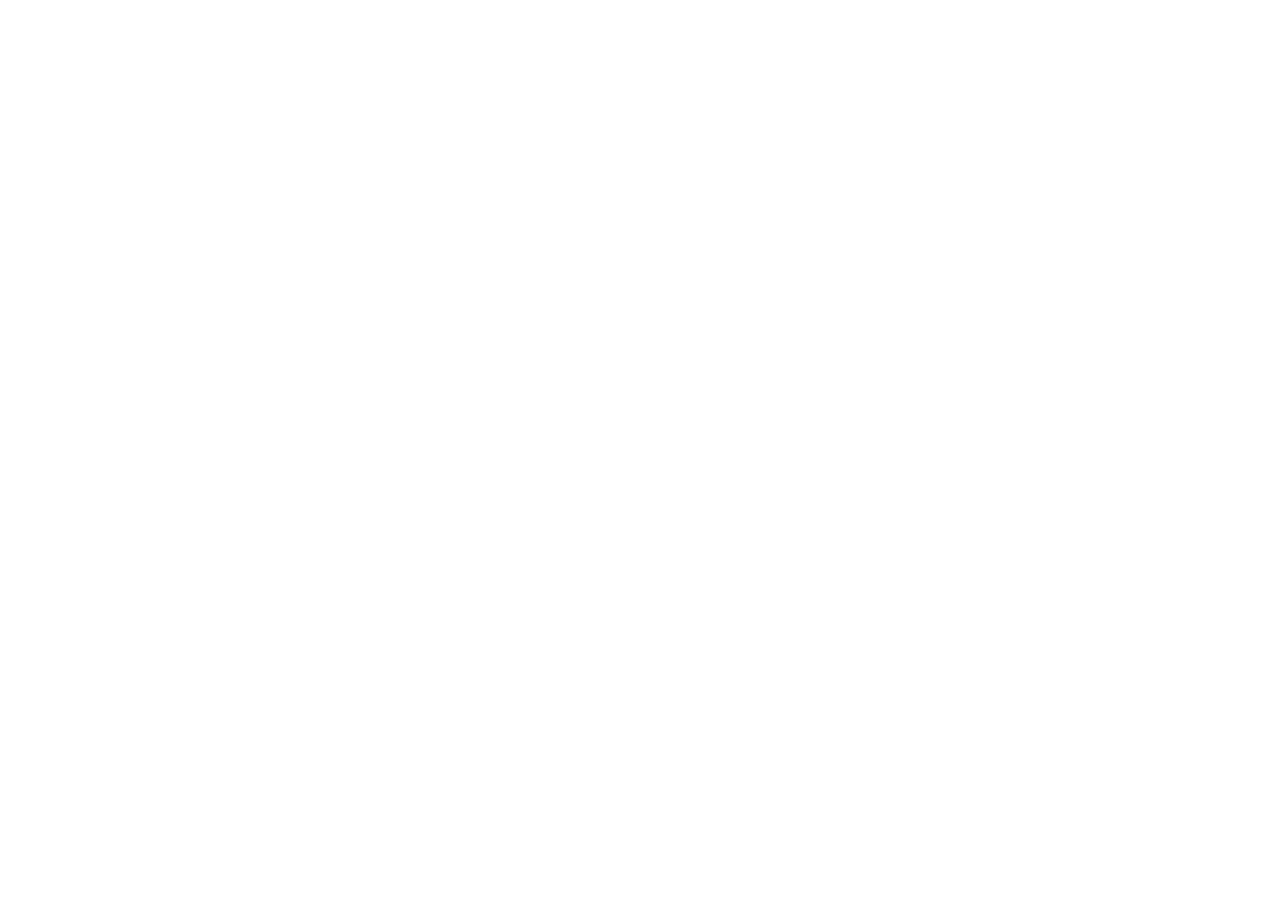
==== commit ce70ba76: "Redirect profile Pages to standalone Tokenz site" ====
--- a/help/index.html
+++ b/help/index.html
@@ -1,12 +1,12 @@
 <!doctype html>
 <html lang="es">
-<head><meta charset="utf-8"><meta name="viewport" content="width=device-width, initial-scale=1"><meta name="description" content="Ayuda sobre Tokenz y su tablero de ejemplo. Información sobre el lanzamiento y contacto."><meta name="theme-color" content="#F8FBFF"><title>Ayuda y contacto · Tokenz</title><link rel="icon" href="../assets/star.png"><link rel="stylesheet" href="../styles.css"><link rel="canonical" href="https://carloscaceres86.github.io/help/"></head>
+<head><meta charset="utf-8"><meta name="viewport" content="width=device-width, initial-scale=1"><meta name="description" content="Ayuda sobre Tokenz y su tablero de ejemplo. Información sobre el lanzamiento y contacto."><meta name="theme-color" content="#F8FBFF"><title>Ayuda y contacto · Tokenz</title><meta http-equiv="refresh" content="0;url=https://carloscaceres86.github.io/tokenz-site/help/"><link rel="canonical" href="https://carloscaceres86.github.io/tokenz-site/help/"><script>(()=>{const path=window.location.pathname.replace(/\/index\.html$/, "/").replace(/^\/+/, "");const target=new URL(path,"https://carloscaceres86.github.io/tokenz-site/");target.search=window.location.search;target.hash=window.location.hash;window.location.replace(target.href)})()</script><link rel="icon" href="../assets/star.png"><link rel="stylesheet" href="../styles.css"></head>
 <body><a class="skip-link" href="#contenido">Saltar al contenido</a><header class="site-header"><div class="container header-inner"><a class="brand" href="../" aria-label="Tokenz, inicio"><img src="../assets/mascot.png" width="52" height="52" alt=""><span>Tokenz<span class="brand-dot">.</span></span></a><a class="text-action" href="../">Volver al inicio <span aria-hidden="true">↗</span></a></div></header>
 <main id="contenido" class="container"><article class="document-main"><p class="eyebrow">TE ACOMPAÑAMOS</p><h1>Ayuda y contacto</h1><p class="document-lead">Unos primeros pasos para conocer Tokenz y jugar con su tablero de ejemplo.</p>
 <h2>Prueba el tablero</h2><ul><li>Marca una norma para sumar puntos. Vuelve a pulsarla si quieres deshacerla.</li><li>En la pestaña Recompensas, descubre cuántos puntos necesitas para una noche de pizza en familia.</li><li>Cuando tengas 5 puntos, puedes confirmar el canje. Cancelar conserva los puntos.</li><li>Después del canje, pulsa «Empezar de nuevo» para repetir el ejemplo.</li></ul><p>La demo usa datos ficticios y no está conectada a la app. No guarda cambios al recargar.</p>
 <h2>¿Dónde puedo descargar Tokenz?</h2><p>Estamos preparando el lanzamiento en Google Play. Esta web todavía no ofrece una descarga pública ni permite comprar una licencia. Añadiremos el enlace oficial cuando la app esté disponible.</p>
 <h2>Preguntas sobre los planes</h2><p>Puedes consultar las <a href="../#preguntas">preguntas frecuentes</a> para conocer el plan gratuito y las capacidades previstas de Premium. En el lanzamiento, las compras se realizarán dentro de la app mediante Google Play.</p>
-<h2>Comunicar un problema de la web</h2><p>Para problemas generales de esta web, puedes <a href="https://github.com/CarlosCaceres86/CarlosCaceres86.github.io/issues">abrir una incidencia en el repositorio público de Tokenz</a>. Necesitarás una cuenta de GitHub.</p><div class="document-notice"><p>Las incidencias son públicas. Describe el problema sin nombres de niños, datos de tu familia, contraseñas, enlaces de invitación ni información de compras. Para soporte privado de Tokenz, escribe a <a href="mailto:tokenz.support@proton.me">tokenz.support@proton.me</a>.</p></div>
+<h2>Comunicar un problema de la web</h2><p>Para problemas generales de esta web, puedes <a href="https://github.com/CarlosCaceres86/tokenz-site/issues">abrir una incidencia en el repositorio público de Tokenz</a>. Necesitarás una cuenta de GitHub.</p><div class="document-notice"><p>Las incidencias son públicas. Describe el problema sin nombres de niños, datos de tu familia, contraseñas, enlaces de invitación ni información de compras. Para soporte privado de Tokenz, escribe a <a href="mailto:tokenz.support@proton.me">tokenz.support@proton.me</a>.</p></div>
 <section id="eliminar-cuenta" aria-labelledby="eliminar-cuenta-titulo"><h2 id="eliminar-cuenta-titulo">Solicitar la eliminación de una cuenta Tokenz</h2><p>Si no puedes usar la opción <strong>Eliminar cuenta</strong> dentro de Tokenz, puedes solicitarlo por correo sin reinstalar la app. La solicitud se procesa manualmente. Incluye únicamente el correo de la cuenta y una petición explícita de eliminarla; no envíes contraseñas, códigos o enlaces de acceso, nombres o identificadores de niños, ni tu DNI.</p><p>Envía el mensaje preparado a <a class="action" href="mailto:tokenz.support@proton.me?subject=Solicitud%20de%20eliminaci%C3%B3n%20de%20cuenta%20Tokenz">Solicitar eliminación por correo <span aria-hidden="true">→</span></a></p><p>También puedes copiar la dirección: <strong>tokenz.support@proton.me</strong>.</p><p>Para proteger la cuenta, podremos pedir una comprobación de identidad proporcionada y necesaria para verificar que la solicitud procede de la persona titular o de alguien autorizado. Tras verificarla, se eliminarán la cuenta y sus datos asociados del servicio activo; se retirarán tus tableros propios y el acceso a tableros de otras personas. Los tableros y saldos de otros propietarios se conservarán. Pueden permanecer justificantes mínimos de compra cuando exista una razón justificada y datos en copias cifradas ya creadas hasta que estas caduquen según la política; por ello el borrado global no es instantáneo. Consulta <a href="../privacy/app/#conservacion">los criterios y excepciones de conservación</a> y la <a href="../privacy/app/#eliminar-cuenta">política de eliminación de cuenta</a>.</p></section>
 <h2>Privacidad y ejercicio de derechos</h2><p>La <a href="../privacy/app/">política de privacidad de Tokenz</a> explica los datos de la app y las excepciones de conservación. Puedes consultar sus secciones sobre <a href="../privacy/app/#eliminar-cuenta">eliminación de cuenta</a> y <a href="../privacy/app/#derechos">ejercicio de derechos</a>. Este canal privado también permite contactar al responsable sobre privacidad.</p>
 <a class="action" href="../#demo">Probar el tablero <span aria-hidden="true">→</span></a></article></main><footer class="site-footer container"><a class="brand" href="../" aria-label="Tokenz, inicio"><span>Tokenz<span class="brand-dot">.</span></span></a><p>Pequeños logros, grandes sonrisas.</p><nav aria-label="Información"><a href="./" aria-current="page">Ayuda y contacto</a><a href="../privacy/">Privacidad</a></nav><small>© 2026 Tokenz</small></footer></body></html>
